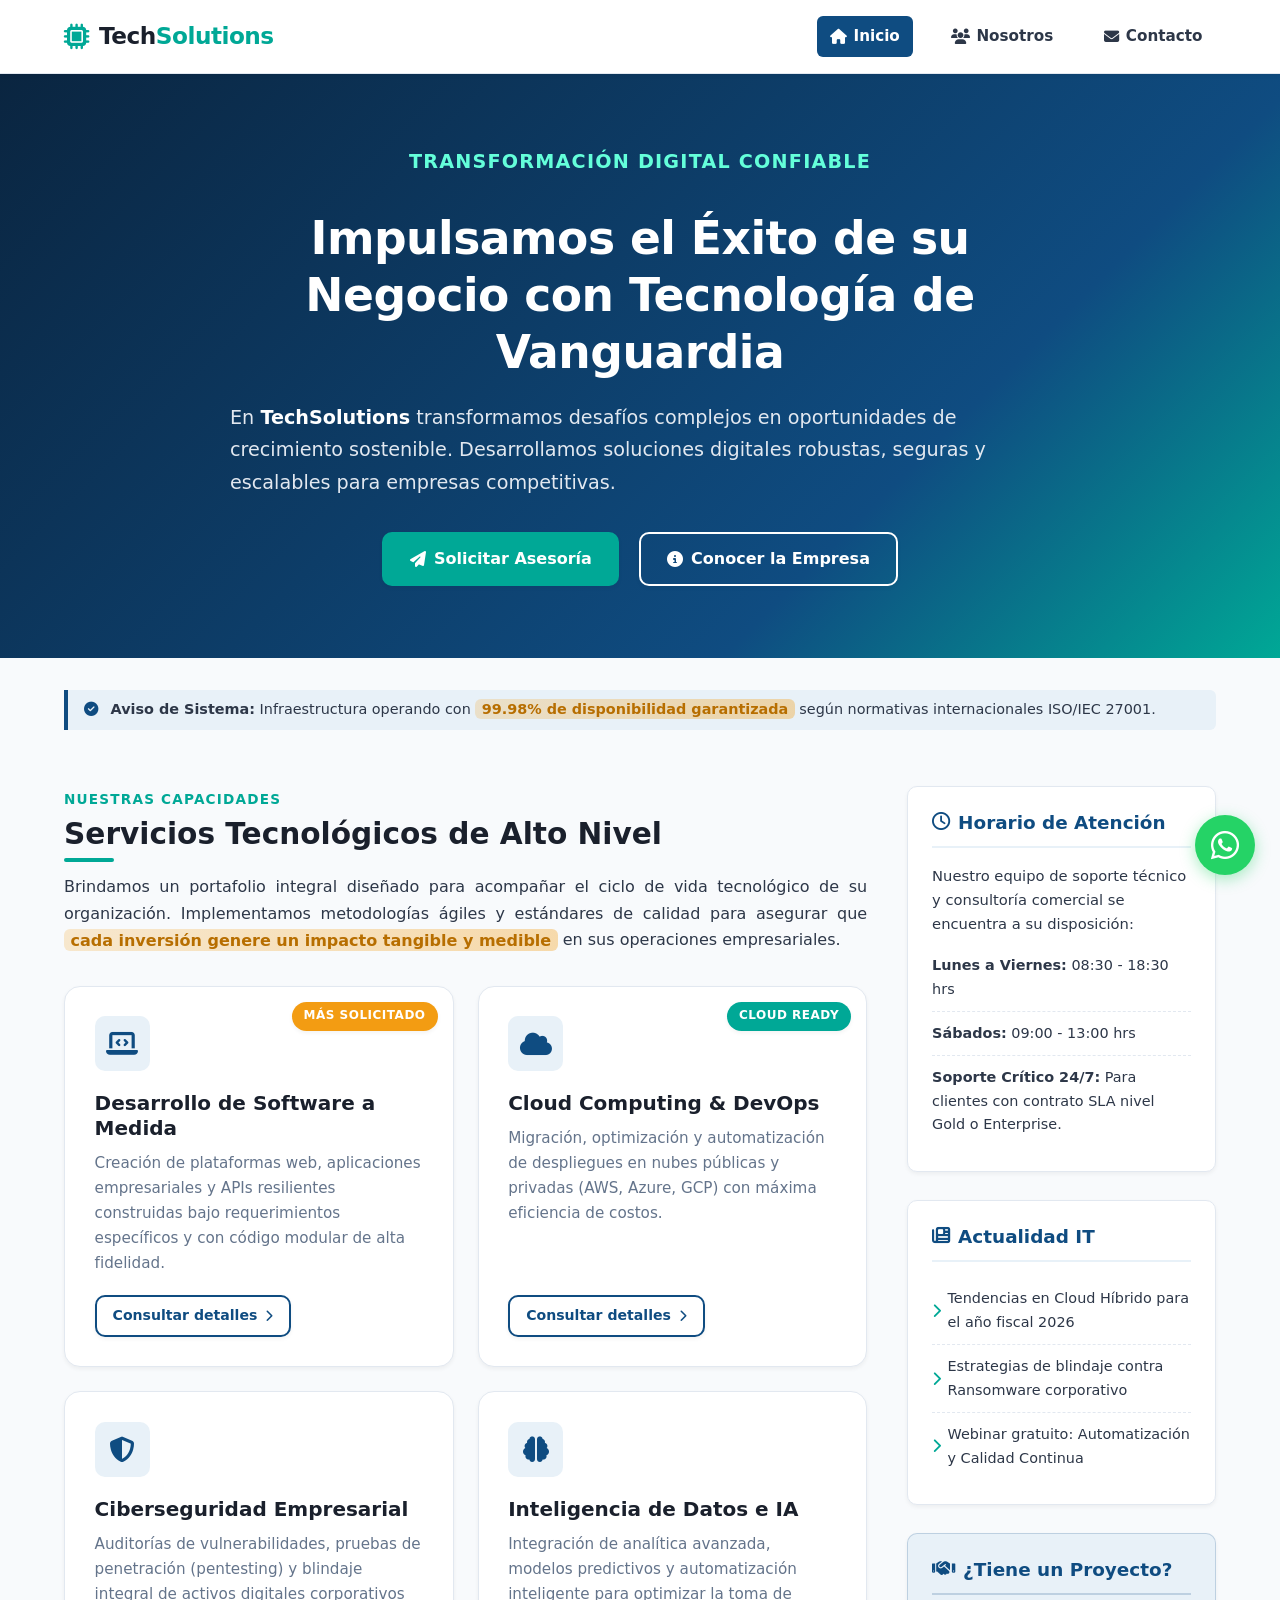
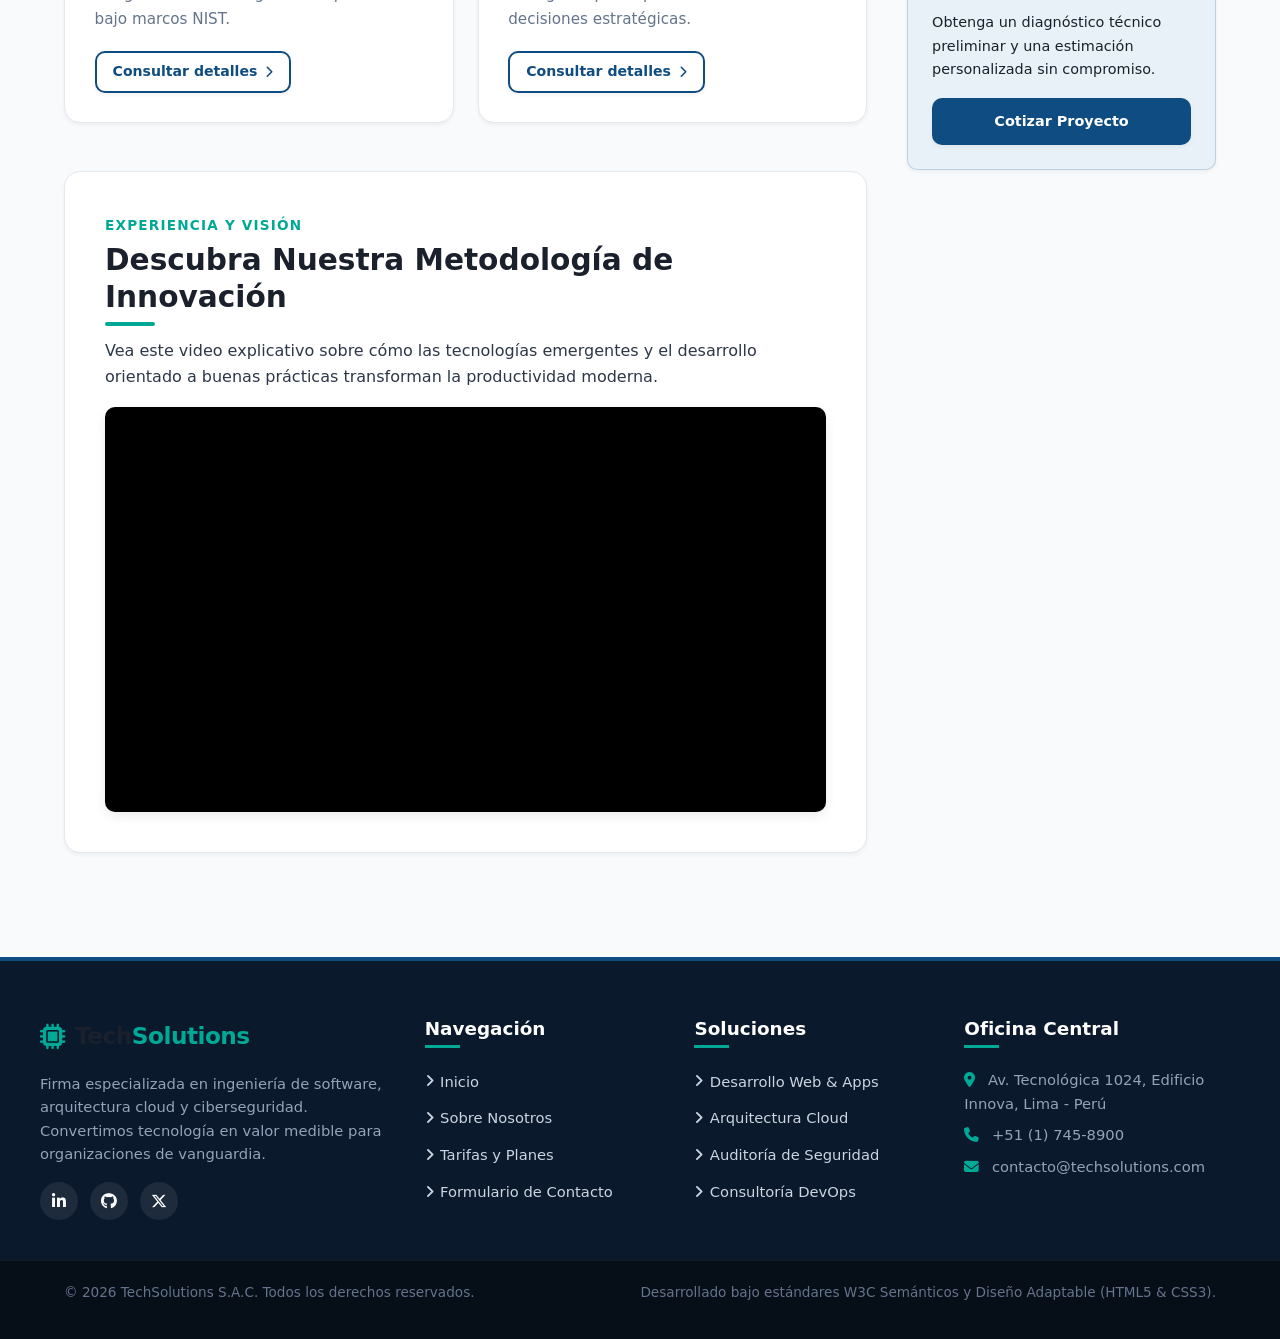
==== proyecto-web/index.html @ f9ad928d "Initial commit: Proyecto Web TechSolutions - Examen Final" ====
<!DOCTYPE html>
<html lang="es">
<head>
  <!-- Metadatos Básicos y de Codificación (T02) -->
  <meta charset="UTF-8">
  <meta name="viewport" content="width=device-width, initial-scale=1.0">
  <meta name="description" content="TechSolutions - Líderes en desarrollo de software a medida, computación en la nube, ciberseguridad y consultoría tecnológica empresarial.">
  <meta name="keywords" content="TechSolutions, software a medida, cloud computing, ciberseguridad, consultoría IT, desarrollo web">
  <meta name="author" content="TechSolutions Inc.">
  
  <title>TechSolutions | Innovación y Soluciones Tecnológicas</title>

  <!-- Biblioteca de Íconos Font Awesome (T04) -->
  <link rel="stylesheet" href="https://cdnjs.cloudflare.com/ajax/libs/font-awesome/6.5.1/css/all.min.css" integrity="sha512-DTOQO9RWCH3ppGqcWaEA1BIZOC6xxalwEsw9c2QQeAIftl+Vegovlnee1c9QX4TctnWMn13TZye+giMm8e2LwA==" crossorigin="anonymous" referrerpolicy="no-referrer">

  <!-- Hoja de Estilos Externa Única (T01 - T10) -->
  <link rel="stylesheet" href="css/style.css">
</head>
<body>

  <!-- ======================================================================
       CABECERA Y MENÚ DE NAVEGACIÓN (T05, T06: STICKY, T07: SEMÁNTICA)
       ====================================================================== -->
  <header class="site-header">
    <div class="container header-container">
      <!-- Logotipo Institucional -->
      <a href="index.html" class="brand-logo" aria-label="Página de inicio de TechSolutions">
        <i class="fa-solid fa-microchip"></i>
        <span>Tech<span style="color: var(--color-secondary);">Solutions</span></span>
      </a>

      <!-- Menú de Navegación Interactivo (T05) -->
      <nav class="main-nav" aria-label="Navegación principal">
        <ul>
          <li>
            <a href="index.html" class="active">
              <i class="fa-solid fa-house"></i> Inicio
            </a>
          </li>
          <li>
            <a href="nosotros.html">
              <i class="fa-solid fa-users"></i> Nosotros
            </a>
          </li>
          <li>
            <a href="contacto.html">
              <i class="fa-solid fa-envelope"></i> Contacto
            </a>
          </li>
        </ul>
      </nav>
    </div>
  </header>

  <!-- ======================================================================
       BANNER PRINCIPAL / HERO SECTION (T01, T03, T06)
       ====================================================================== -->
  <section class="hero-section">
    <div class="container">
      <div class="hero-content">
        <p class="section-tag" style="color: #64ffda;">Transformación Digital Confiable</p>
        <h1>Impulsamos el Éxito de su Negocio con Tecnología de Vanguardia</h1>
        <p>
          En <strong style="color: #ffffff;">TechSolutions</strong> transformamos desafíos complejos en oportunidades de crecimiento sostenible. Desarrollamos soluciones digitales robustas, seguras y escalables para empresas competitivas.
        </p>
        <div class="hero-actions">
          <a href="contacto.html" class="btn btn-secondary">
            <i class="fa-solid fa-paper-plane"></i> Solicitar Asesoría
          </a>
          <a href="nosotros.html" class="btn btn-outline" style="border-color: #ffffff; color: #ffffff;">
            <i class="fa-solid fa-circle-info"></i> Conocer la Empresa
          </a>
        </div>
      </div>
    </div>
  </section>

  <!-- ======================================================================
       CONTENIDO PRINCIPAL (T07: MAIN, SECTION, ARTICLE, ASIDE)
       ====================================================================== -->
  <main class="container">
    
    <!-- Demostración explícita de posicionamiento estático (T06) -->
    <div class="pos-static-demo" style="margin-top: 2rem;">
      <i class="fa-solid fa-circle-check" style="color: var(--color-primary); margin-right: 0.5rem;"></i>
      <strong>Aviso de Sistema:</strong> Infraestructura operando con <span class="destacado">99.98% de disponibilidad garantizada</span> según normativas internacionales ISO/IEC 27001.
    </div>

    <div class="main-layout-grid">
      
      <!-- Columna Principal: Información y Servicios -->
      <div class="content-area">
        
        <!-- Presentación Corporativa -->
        <section class="section-header">
          <span class="section-tag">Nuestras Capacidades</span>
          <h2 class="section-title">Servicios Tecnológicos de Alto Nivel</h2>
          <p class="text-justify">
            Brindamos un portafolio integral diseñado para acompañar el ciclo de vida tecnológico de su organización. Implementamos metodologías ágiles y estándares de calidad para asegurar que <span class="destacado">cada inversión genere un impacto tangible y medible</span> en sus operaciones empresariales.
          </p>
        </section>

        <!-- Cuadrícula de Servicios (Articles con CSS Grid, Border, Shadow, Absolute Badge) -->
        <section class="services-grid" aria-label="Catálogo de servicios principales">
          
          <!-- Servicio 1 -->
          <article class="service-card">
            <!-- Posicionamiento ABSOLUTE (T06) -->
            <span class="badge-absolute">Más Solicitado</span>
            <div class="service-icon">
              <i class="fa-solid fa-laptop-code"></i>
            </div>
            <h3>Desarrollo de Software a Medida</h3>
            <p>
              Creación de plataformas web, aplicaciones empresariales y APIs resilientes construidas bajo requerimientos específicos y con código modular de alta fidelidad.
            </p>
            <a href="contacto.html" class="btn btn-outline" style="align-self: flex-start; padding: 0.45rem 1rem; font-size: 0.88rem;">
              Consultar detalles <i class="fa-solid fa-chevron-right" style="font-size: 0.75rem;"></i>
            </a>
          </article>

          <!-- Servicio 2 -->
          <article class="service-card">
            <span class="badge-absolute" style="background-color: var(--color-secondary);">Cloud Ready</span>
            <div class="service-icon">
              <i class="fa-solid fa-cloud"></i>
            </div>
            <h3>Cloud Computing &amp; DevOps</h3>
            <p>
              Migración, optimización y automatización de despliegues en nubes públicas y privadas (AWS, Azure, GCP) con máxima eficiencia de costos.
            </p>
            <a href="contacto.html" class="btn btn-outline" style="align-self: flex-start; padding: 0.45rem 1rem; font-size: 0.88rem;">
              Consultar detalles <i class="fa-solid fa-chevron-right" style="font-size: 0.75rem;"></i>
            </a>
          </article>

          <!-- Servicio 3 -->
          <article class="service-card">
            <div class="service-icon">
              <i class="fa-solid fa-shield-halved"></i>
            </div>
            <h3>Ciberseguridad Empresarial</h3>
            <p>
              Auditorías de vulnerabilidades, pruebas de penetración (pentesting) y blindaje integral de activos digitales corporativos bajo marcos NIST.
            </p>
            <a href="contacto.html" class="btn btn-outline" style="align-self: flex-start; padding: 0.45rem 1rem; font-size: 0.88rem;">
              Consultar detalles <i class="fa-solid fa-chevron-right" style="font-size: 0.75rem;"></i>
            </a>
          </article>

          <!-- Servicio 4 -->
          <article class="service-card">
            <div class="service-icon">
              <i class="fa-solid fa-brain"></i>
            </div>
            <h3>Inteligencia de Datos e IA</h3>
            <p>
              Integración de analítica avanzada, modelos predictivos y automatización inteligente para optimizar la toma de decisiones estratégicas.
            </p>
            <a href="contacto.html" class="btn btn-outline" style="align-self: flex-start; padding: 0.45rem 1rem; font-size: 0.88rem;">
              Consultar detalles <i class="fa-solid fa-chevron-right" style="font-size: 0.75rem;"></i>
            </a>
          </article>

        </section>

        <!-- ==================================================================
             SECCIÓN MULTIMEDIA: VIDEO DE YOUTUBE (T07, T08: IFRAME)
             ================================================================== -->
        <section class="media-section" aria-label="Presentación audiovisual corporativa">
          <span class="section-tag">Experiencia y Visión</span>
          <h2 class="section-title">Descubra Nuestra Metodología de Innovación</h2>
          <p>
            Vea este video explicativo sobre cómo las tecnologías emergentes y el desarrollo orientado a buenas prácticas transforman la productividad moderna.
          </p>
          <div class="video-responsive-wrapper">
            <iframe 
              src="https://www.youtube.com/embed/jfKfPfyJRdk" 
              title="Video Institucional TechSolutions - Innovación y Desarrollo"
              allow="accelerometer; autoplay; clipboard-write; encrypted-media; gyroscope; picture-in-picture; web-share" 
              allowfullscreen>
            </iframe>
          </div>
        </section>

      </div>

      <!-- ==================================================================
           BARRA LATERAL INFORMATIVA (<aside>) - T06: STICKY, T07: SEMÁNTICA
           ================================================================== -->
      <aside class="sidebar sticky-sidebar" aria-label="Información complementaria y novedades">
        
        <!-- Widget 1: Horario de Atención -->
        <div class="sidebar-widget">
          <h3><i class="fa-regular fa-clock"></i> Horario de Atención</h3>
          <p style="font-size: 0.92rem; margin-bottom: 0.5rem;">
            Nuestro equipo de soporte técnico y consultoría comercial se encuentra a su disposición:
          </p>
          <ul class="sidebar-news-list">
            <li><strong>Lunes a Viernes:</strong> 08:30 - 18:30 hrs</li>
            <li><strong>Sábados:</strong> 09:00 - 13:00 hrs</li>
            <li><strong>Soporte Crítico 24/7:</strong> Para clientes con contrato SLA nivel Gold o Enterprise.</li>
          </ul>
        </div>

        <!-- Widget 2: Boletín de Innovación y Noticias -->
        <div class="sidebar-widget">
          <h3><i class="fa-solid fa-newspaper"></i> Actualidad IT</h3>
          <ul class="sidebar-news-list">
            <li>
              <a href="nosotros.html">
                <i class="fa-solid fa-chevron-right" style="color: var(--color-secondary);"></i>
                <span>Tendencias en Cloud Híbrido para el año fiscal 2026</span>
              </a>
            </li>
            <li>
              <a href="nosotros.html">
                <i class="fa-solid fa-chevron-right" style="color: var(--color-secondary);"></i>
                <span>Estrategias de blindaje contra Ransomware corporativo</span>
              </a>
            </li>
            <li>
              <a href="contacto.html">
                <i class="fa-solid fa-chevron-right" style="color: var(--color-secondary);"></i>
                <span>Webinar gratuito: Automatización y Calidad Continua</span>
              </a>
            </li>
          </ul>
        </div>

        <!-- Widget 3: Llamado a la Acción Directo -->
        <div class="sidebar-widget" style="background-color: var(--color-primary-light); border-color: rgba(15, 76, 129, 0.2);">
          <h3 style="color: var(--color-primary); border-bottom-color: rgba(15, 76, 129, 0.2);">
            <i class="fa-solid fa-handshake"></i> ¿Tiene un Proyecto?
          </h3>
          <p style="font-size: 0.9rem; color: var(--color-heading);">
            Obtenga un diagnóstico técnico preliminar y una estimación personalizada sin compromiso.
          </p>
          <a href="contacto.html" class="btn btn-primary" style="width: 100%; font-size: 0.9rem; padding: 0.6rem 1rem;">
            Cotizar Proyecto
          </a>
        </div>

      </aside>

    </div>
  </main>

  <!-- ======================================================================
       BOTÓN FLOTANTE DE WHATSAPP (T06: POSITION FIXED)
       ====================================================================== -->
  <a 
    href="https://wa.me/51999999999?text=Hola%20TechSolutions,%20deseo%20recibir%20información%20sobre%20sus%20servicios" 
    class="whatsapp-float" 
    target="_blank" 
    rel="noopener noreferrer" 
    title="Chatear por WhatsApp con un especialista" 
    aria-label="Contactar por WhatsApp">
    <i class="fa-brands fa-whatsapp"></i>
  </a>

  <!-- ======================================================================
       PIE DE PÁGINA INSTITUCIONAL (T07: FOOTER, T05: ENLACES)
       ====================================================================== -->
  <footer class="site-footer">
    <div class="container footer-top">
      <div class="footer-grid">
        
        <!-- Columna 1: Perfil Corporativo -->
        <div class="footer-col">
          <div class="brand-logo" style="color: #ffffff; margin-bottom: 1rem;">
            <i class="fa-solid fa-microchip" style="color: var(--color-secondary);"></i>
            <span>Tech<span style="color: var(--color-secondary);">Solutions</span></span>
          </div>
          <p>
            Firma especializada en ingeniería de software, arquitectura cloud y ciberseguridad. Convertimos tecnología en valor medible para organizaciones de vanguardia.
          </p>
          <div class="footer-social-links">
            <a href="https://linkedin.com" target="_blank" rel="noopener noreferrer" class="social-icon" aria-label="LinkedIn">
              <i class="fa-brands fa-linkedin-in"></i>
            </a>
            <a href="https://github.com" target="_blank" rel="noopener noreferrer" class="social-icon" aria-label="GitHub">
              <i class="fa-brands fa-github"></i>
            </a>
            <a href="https://twitter.com" target="_blank" rel="noopener noreferrer" class="social-icon" aria-label="Twitter X">
              <i class="fa-brands fa-x-twitter"></i>
            </a>
          </div>
        </div>

        <!-- Columna 2: Navegación Rápida -->
        <div class="footer-col">
          <h3>Navegación</h3>
          <ul class="footer-links">
            <li><a href="index.html"><i class="fa-solid fa-angle-right"></i> Inicio</a></li>
            <li><a href="nosotros.html"><i class="fa-solid fa-angle-right"></i> Sobre Nosotros</a></li>
            <li><a href="contacto.html"><i class="fa-solid fa-angle-right"></i> Tarifas y Planes</a></li>
            <li><a href="contacto.html"><i class="fa-solid fa-angle-right"></i> Formulario de Contacto</a></li>
          </ul>
        </div>

        <!-- Columna 3: Servicios Destacados -->
        <div class="footer-col">
          <h3>Soluciones</h3>
          <ul class="footer-links">
            <li><a href="index.html"><i class="fa-solid fa-angle-right"></i> Desarrollo Web &amp; Apps</a></li>
            <li><a href="index.html"><i class="fa-solid fa-angle-right"></i> Arquitectura Cloud</a></li>
            <li><a href="index.html"><i class="fa-solid fa-angle-right"></i> Auditoría de Seguridad</a></li>
            <li><a href="index.html"><i class="fa-solid fa-angle-right"></i> Consultoría DevOps</a></li>
          </ul>
        </div>

        <!-- Columna 4: Contacto Institucional -->
        <div class="footer-col">
          <h3>Oficina Central</h3>
          <p style="margin-bottom: 0.5rem;">
            <i class="fa-solid fa-location-dot" style="color: var(--color-secondary); margin-right: 0.5rem;"></i>
            Av. Tecnológica 1024, Edificio Innova, Lima - Perú
          </p>
          <p style="margin-bottom: 0.5rem;">
            <i class="fa-solid fa-phone" style="color: var(--color-secondary); margin-right: 0.5rem;"></i>
            +51 (1) 745-8900
          </p>
          <p>
            <i class="fa-solid fa-envelope" style="color: var(--color-secondary); margin-right: 0.5rem;"></i>
            contacto@techsolutions.com
          </p>
        </div>

      </div>
    </div>

    <!-- Subpie de Copyright -->
    <div class="footer-bottom">
      <div class="container footer-bottom-content">
        <p>&copy; 2026 TechSolutions S.A.C. Todos los derechos reservados.</p>
        <p>Desarrollado bajo estándares W3C Semánticos y Diseño Adaptable (HTML5 &amp; CSS3).</p>
      </div>
    </div>
  </footer>

</body>
</html>
---- proyecto-web/css/style.css ----
/* ==========================================================================
   TechSolutions - Hoja de Estilos Principal (style.css)
   Cumplimiento de Temas T01 al T10:
   - T01 & T10: Reseteo global, variables CSS (:root), CSS Grid, Flexbox y Media Queries.
   - T02 & T03: Tipografía, jerarquía visual, line-height, text-align y resaltados.
   - T04: Bordes, border-radius, box-shadow e integración de íconos.
   - T05: Menús interactivos, hipervínculos y listas estilizadas.
   - T06: Los 5 tipos de posicionamiento (static, relative, absolute, fixed, sticky),
     transiciones, transform (scale, translate), opacidad y filter: grayscale().
   - T07 & T08: Semántica, contenedores iframe, maquetación de formularios y tablas.
   ========================================================================== */

/* --------------------------------------------------------------------------
   T01 & T10: VARIABLES CSS (:root) Y RESETEO GLOBAL
   -------------------------------------------------------------------------- */
:root {
  /* Paleta de colores corporativos */
  --color-primary: #0f4c81;        /* Azul corporativo clásico */
  --color-primary-dark: #0a3258;   /* Azul oscuro para estados hover y contrastes */
  --color-primary-light: #e8f1f8;  /* Azul tenue para fondos suaves */
  --color-secondary: #00a896;      /* Turquesa tecnológico / acento secundario */
  --color-secondary-dark: #028072; /* Turquesa oscuro */
  --color-accent: #f39c12;         /* Naranja para llamadas a la acción y avisos */
  --color-whatsapp: #25d366;       /* Color oficial de WhatsApp */
  --color-whatsapp-dark: #128c7e;

  /* Colores neutros y de interfaz */
  --color-bg: #f8fafc;             /* Fondo general de la página */
  --color-surface: #ffffff;        /* Fondo de tarjetas, tablas y contenedores */
  --color-text: #2d3748;           /* Color principal para párrafos y lecturas */
  --color-text-muted: #64748b;     /* Texto secundario y etiquetas auxiliares */
  --color-heading: #1a202c;        /* Color oscuro para encabezados */
  --color-border: #e2e8f0;         /* Bordes de tarjetas y tablas */
  --color-border-focus: #0f4c81;   /* Borde para inputs en foco */

  /* Tipografías y medidas */
  --font-family: 'Segoe UI', system-ui, -apple-system, BlinkMacSystemFont, Roboto, sans-serif;
  --line-height-base: 1.65;
  --radius-sm: 6px;
  --radius-md: 10px;
  --radius-lg: 16px;
  --radius-full: 9999px;

  /* Sombras predefinidas */
  --shadow-sm: 0 2px 4px rgba(0, 0, 0, 0.05);
  --shadow-md: 0 4px 12px rgba(0, 0, 0, 0.08);
  --shadow-lg: 0 10px 25px rgba(15, 76, 129, 0.12);
  --shadow-xl: 0 20px 35px rgba(0, 0, 0, 0.15);

  /* Transiciones */
  --transition-fast: 0.2s ease-in-out;
  --transition-normal: 0.3s ease-in-out;
  --transition-slow: 0.5s ease-in-out;
}

/* Reseteo global de caja y márgenes */
*,
*::before,
*::after {
  box-sizing: border-box;
  margin: 0;
  padding: 0;
}

html {
  scroll-behavior: smooth;
  font-size: 16px;
}

body {
  font-family: var(--font-family);
  background-color: var(--color-bg);
  color: var(--color-text);
  line-height: var(--line-height-base);
  min-height: 100vh;
  display: flex;
  flex-direction: column;
}

/* Contenedor centralizado para mantener el orden */
.container {
  width: 100%;
  max-width: 1200px;
  margin-left: auto;
  margin-right: auto;
  padding-left: 1.5rem;
  padding-right: 1.5rem;
}

/* --------------------------------------------------------------------------
   T03: TIPOGRAFÍA, ENCABEZADOS Y TEXTOS RESALTADOS
   -------------------------------------------------------------------------- */
h1, h2, h3, h4 {
  color: var(--color-heading);
  font-weight: 700;
  line-height: 1.25;
  margin-bottom: 0.75rem;
}

h1 { font-size: 2.25rem; }
h2 { font-size: 1.85rem; }
h3 { font-size: 1.4rem; }
h4 { font-size: 1.15rem; }

p {
  margin-bottom: 1rem;
  text-align: left;
  line-height: var(--line-height-base);
}

.text-justify {
  text-align: justify;
}

.text-center {
  text-align: center;
}

/* Resaltado requerido por rúbrica: <span class="destacado"> */
.destacado {
  background: linear-gradient(120deg, rgba(243, 156, 18, 0.2) 0%, rgba(243, 156, 18, 0.35) 100%);
  padding: 0.1rem 0.4rem;
  border-radius: var(--radius-sm);
  font-weight: 600;
  color: #b76e00;
}

a {
  color: var(--color-primary);
  text-decoration: none;
  transition: color var(--transition-fast);
}

a:hover {
  color: var(--color-secondary);
}

img {
  max-width: 100%;
  height: auto;
  display: block;
}

/* --------------------------------------------------------------------------
   T06: DEMOSTRACIÓN DE LOS 5 TIPOS DE POSICIONAMIENTO CSS
   1. static: Flujo natural del documento (declarado explícitamente).
   2. relative: Contenedores con referencia de posicionamiento.
   3. absolute: Insignias, etiquetas y adornos anclados a ancestros relativos.
   4. fixed: Botón flotante permanente en la ventana (WhatsApp).
   5. sticky: Cabecera principal y barra lateral que se fija al hacer scroll.
   -------------------------------------------------------------------------- */

/* 1. Posicionamiento STATIC (T06) */
.pos-static-demo {
  position: static;
  background-color: var(--color-primary-light);
  padding: 0.5rem 1rem;
  border-left: 4px solid var(--color-primary);
  font-size: 0.9rem;
  margin-bottom: 1.5rem;
  border-radius: 0 var(--radius-sm) var(--radius-sm) 0;
}

/* 2. Posicionamiento RELATIVE (T06) */
.pos-relative-box {
  position: relative;
  overflow: hidden;
}

/* 3. Posicionamiento ABSOLUTE (T06) */
.badge-absolute {
  position: absolute;
  top: 15px;
  right: 15px;
  background-color: var(--color-accent);
  color: #ffffff;
  padding: 0.3rem 0.75rem;
  border-radius: var(--radius-full);
  font-size: 0.75rem;
  font-weight: 700;
  text-transform: uppercase;
  letter-spacing: 0.5px;
  box-shadow: var(--shadow-sm);
  z-index: 2;
}

/* 4. Posicionamiento FIXED (T06): Botón Flotante WhatsApp */
.whatsapp-float {
  position: fixed;
  bottom: 25px;
  right: 25px;
  width: 60px;
  height: 60px;
  background-color: var(--color-whatsapp);
  color: #ffffff;
  border-radius: 50%;
  display: flex;
  align-items: center;
  justify-content: center;
  font-size: 2rem;
  box-shadow: 0 4px 15px rgba(37, 211, 102, 0.4);
  z-index: 1000;
  transition: transform var(--transition-normal), background-color var(--transition-fast), box-shadow var(--transition-normal);
  text-decoration: none;
}

.whatsapp-float:hover {
  background-color: var(--color-whatsapp-dark);
  color: #ffffff;
  /* Transformaciones combinadas scale y translate */
  transform: translateY(-4px) scale(1.08);
  box-shadow: 0 8px 25px rgba(37, 211, 102, 0.6);
}

.whatsapp-float:focus {
  outline: 3px solid #1ebe5d;
  outline-offset: 3px;
}

/* 5. Posicionamiento STICKY (T06): Cabecera y Barra Lateral */
.site-header {
  position: sticky;
  top: 0;
  z-index: 900;
  background-color: #ffffff;
  box-shadow: var(--shadow-sm);
  border-bottom: 1px solid var(--color-border);
  transition: all var(--transition-normal);
}

.sticky-sidebar {
  position: sticky;
  top: 90px;
}

/* --------------------------------------------------------------------------
   CABECERA (<header>) Y NAVEGACIÓN (<nav>) - T05 & T07
   -------------------------------------------------------------------------- */
.header-container {
  display: flex;
  align-items: center;
  justify-content: space-between;
  padding-top: 1rem;
  padding-bottom: 1rem;
}

.brand-logo {
  display: flex;
  align-items: center;
  gap: 0.6rem;
  color: var(--color-primary);
  font-size: 1.45rem;
  font-weight: 800;
  text-decoration: none;
  letter-spacing: -0.5px;
}

.brand-logo i {
  color: var(--color-secondary);
  font-size: 1.6rem;
}

.brand-logo span {
  color: var(--color-heading);
}

.main-nav ul {
  display: flex;
  list-style: none;
  gap: 1.5rem;
  align-items: center;
}

.main-nav a {
  display: inline-flex;
  align-items: center;
  gap: 0.4rem;
  font-weight: 600;
  font-size: 0.95rem;
  color: var(--color-text);
  padding: 0.5rem 0.85rem;
  border-radius: var(--radius-sm);
  transition: color var(--transition-fast), background-color var(--transition-fast), transform var(--transition-fast);
}

.main-nav a:hover {
  color: var(--color-primary);
  background-color: var(--color-primary-light);
  transform: translateY(-2px);
}

.main-nav a:focus {
  outline: 2px solid var(--color-primary);
  outline-offset: 2px;
}

/* Clase de enlace activo */
.main-nav a.active {
  color: #ffffff;
  background-color: var(--color-primary);
}

.main-nav a.active:hover {
  color: #ffffff;
  background-color: var(--color-primary-dark);
}

/* --------------------------------------------------------------------------
   T04 & T06: BOTONES Y ELEMENTOS DE ACCIÓN
   -------------------------------------------------------------------------- */
.btn {
  display: inline-flex;
  align-items: center;
  justify-content: center;
  gap: 0.5rem;
  padding: 0.75rem 1.6rem;
  font-size: 1rem;
  font-weight: 600;
  border-radius: var(--radius-md);
  border: 2px solid transparent;
  cursor: pointer;
  text-decoration: none;
  transition: all var(--transition-normal);
  box-shadow: var(--shadow-sm);
}

.btn-primary {
  background-color: var(--color-primary);
  color: #ffffff;
}

.btn-primary:hover {
  background-color: var(--color-primary-dark);
  color: #ffffff;
  transform: translateY(-3px) scale(1.02);
  box-shadow: var(--shadow-md);
}

.btn-primary:focus {
  outline: 3px solid rgba(15, 76, 129, 0.4);
  outline-offset: 2px;
}

.btn-secondary {
  background-color: var(--color-secondary);
  color: #ffffff;
}

.btn-secondary:hover {
  background-color: var(--color-secondary-dark);
  color: #ffffff;
  transform: translateY(-3px) scale(1.02);
  box-shadow: var(--shadow-md);
}

.btn-outline {
  background-color: transparent;
  border-color: var(--color-primary);
  color: var(--color-primary);
}

.btn-outline:hover {
  background-color: var(--color-primary);
  color: #ffffff;
  transform: translateY(-2px);
}

/* --------------------------------------------------------------------------
   PÁGINA PRINCIPAL (index.html) - ESTRUCTURA Y COMPONENTES
   -------------------------------------------------------------------------- */
/* Banner Principal (Hero Section) */
.hero-section {
  position: relative;
  background: linear-gradient(135deg, #0a2540 0%, #0f4c81 70%, #00a896 100%);
  color: #ffffff;
  padding: 4.5rem 0;
  text-align: center;
  overflow: hidden;
}

.hero-content {
  max-width: 820px;
  margin: 0 auto;
}

.hero-section h1 {
  color: #ffffff;
  font-size: 2.85rem;
  margin-bottom: 1.25rem;
  letter-spacing: -0.5px;
}

.hero-section p {
  font-size: 1.2rem;
  color: #e2e8f0;
  margin-bottom: 2rem;
  line-height: 1.7;
}

.hero-actions {
  display: flex;
  justify-content: center;
  gap: 1.25rem;
  flex-wrap: wrap;
}

/* Disposición general en Grid con barra lateral (<aside>) */
.main-layout-grid {
  display: grid;
  grid-template-columns: 2.6fr 1fr;
  gap: 2.5rem;
  margin: 3.5rem 0;
  align-items: start;
}

.section-header {
  margin-bottom: 2rem;
}

.section-tag {
  display: inline-block;
  color: var(--color-secondary);
  font-size: 0.85rem;
  font-weight: 700;
  text-transform: uppercase;
  letter-spacing: 1.2px;
  margin-bottom: 0.35rem;
}

.section-title {
  position: relative;
  padding-bottom: 0.6rem;
}

.section-title::after {
  content: '';
  position: absolute;
  bottom: 0;
  left: 0;
  width: 50px;
  height: 4px;
  background-color: var(--color-secondary);
  border-radius: var(--radius-full);
}

.section-title.text-center::after {
  left: 50%;
  transform: translateX(-50%);
}

/* Cuadrícula de Servicios (CSS Grid) */
.services-grid {
  display: grid;
  grid-template-columns: repeat(2, 1fr);
  gap: 1.5rem;
  margin-top: 1.5rem;
}

/* Tarjetas de Servicios (<article>) con bordes, sombras y transformaciones */
.service-card {
  position: relative; /* Para posición del badge */
  background-color: var(--color-surface);
  border: 1px solid var(--color-border);
  border-radius: var(--radius-lg);
  padding: 1.85rem;
  box-shadow: var(--shadow-sm);
  transition: transform var(--transition-normal), box-shadow var(--transition-normal), border-color var(--transition-normal);
  display: flex;
  flex-direction: column;
}

.service-card:hover {
  transform: translateY(-6px) scale(1.01);
  box-shadow: var(--shadow-lg);
  border-color: rgba(15, 76, 129, 0.3);
}

.service-icon {
  width: 55px;
  height: 55px;
  background-color: var(--color-primary-light);
  color: var(--color-primary);
  display: flex;
  align-items: center;
  justify-content: center;
  border-radius: var(--radius-md);
  font-size: 1.6rem;
  margin-bottom: 1.25rem;
  transition: background-color var(--transition-fast), color var(--transition-fast);
}

.service-card:hover .service-icon {
  background-color: var(--color-primary);
  color: #ffffff;
}

.service-card h3 {
  font-size: 1.25rem;
  margin-bottom: 0.6rem;
}

.service-card p {
  color: var(--color-text-muted);
  font-size: 0.95rem;
  margin-bottom: 1.2rem;
  flex-grow: 1;
}

/* Barra Lateral (<aside>) */
.sidebar {
  display: flex;
  flex-direction: column;
  gap: 1.75rem;
}

.sidebar-widget {
  background-color: var(--color-surface);
  border: 1px solid var(--color-border);
  border-radius: var(--radius-md);
  padding: 1.5rem;
  box-shadow: var(--shadow-sm);
}

.sidebar-widget h3 {
  font-size: 1.15rem;
  display: flex;
  align-items: center;
  gap: 0.5rem;
  border-bottom: 2px solid var(--color-primary-light);
  padding-bottom: 0.75rem;
  margin-bottom: 1rem;
  color: var(--color-primary);
}

.sidebar-news-list {
  list-style: none;
}

.sidebar-news-list li {
  padding: 0.6rem 0;
  border-bottom: 1px dashed var(--color-border);
  font-size: 0.9rem;
}

.sidebar-news-list li:last-child {
  border-bottom: none;
}

.sidebar-news-list a {
  display: flex;
  align-items: center;
  gap: 0.4rem;
  color: var(--color-text);
  font-weight: 500;
}

.sidebar-news-list a:hover {
  color: var(--color-primary);
  transform: translateX(4px);
}

/* Sección Multimedia: Contenedor Adaptable para Iframe de YouTube (T07 & T08) */
.media-section {
  background-color: var(--color-surface);
  border-radius: var(--radius-lg);
  padding: 2.5rem;
  margin: 3rem 0;
  border: 1px solid var(--color-border);
  box-shadow: var(--shadow-sm);
}

.video-responsive-wrapper {
  position: relative;
  width: 100%;
  padding-bottom: 56.25%; /* Relación de aspecto 16:9 */
  height: 0;
  overflow: hidden;
  border-radius: var(--radius-md);
  box-shadow: var(--shadow-md);
  background-color: #000000;
}

.video-responsive-wrapper iframe {
  position: absolute;
  top: 0;
  left: 0;
  width: 100%;
  height: 100%;
  border: 0;
}

/* --------------------------------------------------------------------------
   PÁGINA INSTITUCIONAL (nosotros.html) - HISTORIA, VALORES, PROCESO
   -------------------------------------------------------------------------- */
.about-hero {
  background-color: #ffffff;
  padding: 3rem 0 2rem;
  border-bottom: 1px solid var(--color-border);
}

.about-intro-grid {
  display: grid;
  grid-template-columns: 1.2fr 1fr;
  gap: 3rem;
  align-items: center;
  margin: 3rem 0;
}

/* Imagen institucional con efecto de filtro grayscale (T06) */
.image-wrapper {
  position: relative;
  overflow: hidden;
  border-radius: var(--radius-lg);
  box-shadow: var(--shadow-lg);
  border: 4px solid #ffffff;
}

.img-institucional {
  width: 100%;
  height: 380px;
  object-fit: cover;
  /* Filtro de escala de grises con transición hacia color completo en hover */
  filter: grayscale(85%);
  transition: filter var(--transition-slow), transform var(--transition-slow);
}

.image-wrapper:hover .img-institucional {
  filter: grayscale(0%);
  transform: scale(1.04);
}

.image-caption {
  position: absolute;
  bottom: 0;
  left: 0;
  right: 0;
  background: linear-gradient(to top, rgba(10, 37, 64, 0.9), transparent);
  color: #ffffff;
  padding: 1.5rem 1rem 0.75rem;
  font-size: 0.85rem;
  text-align: center;
}

/* Sección Misión y Visión (Flexbox / Grid) */
.mission-vision-grid {
  display: grid;
  grid-template-columns: repeat(2, 1fr);
  gap: 2rem;
  margin: 3rem 0;
}

.mv-card {
  background-color: var(--color-surface);
  padding: 2.2rem;
  border-radius: var(--radius-md);
  border-left: 5px solid var(--color-secondary);
  box-shadow: var(--shadow-sm);
  transition: transform var(--transition-normal), box-shadow var(--transition-normal);
}

.mv-card:hover {
  transform: translateY(-4px);
  box-shadow: var(--shadow-md);
}

.mv-card h3 {
  display: flex;
  align-items: center;
  gap: 0.6rem;
  color: var(--color-primary);
  margin-bottom: 1rem;
}

/* Listas ordenadas y desordenadas (T05) */
.values-list {
  list-style: none; /* Personalización con íconos */
  display: grid;
  grid-template-columns: repeat(2, 1fr);
  gap: 1.25rem;
  margin-top: 1.5rem;
}

.values-list li {
  background-color: var(--color-surface);
  padding: 1.25rem;
  border-radius: var(--radius-md);
  border: 1px solid var(--color-border);
  box-shadow: var(--shadow-sm);
  display: flex;
  align-items: flex-start;
  gap: 0.85rem;
  transition: transform var(--transition-fast), border-color var(--transition-fast);
}

.values-list li:hover {
  transform: translateY(-3px);
  border-color: var(--color-secondary);
}

.values-list li i {
  color: var(--color-secondary);
  font-size: 1.25rem;
  margin-top: 0.2rem;
}

/* Lista ordenada estilizada para proceso de trabajo (<ol>) */
.process-list {
  list-style: none;
  counter-reset: step-counter;
  display: grid;
  grid-template-columns: repeat(auto-fit, minmax(200px, 1fr));
  gap: 1.5rem;
  margin-top: 2rem;
}

.process-step {
  counter-increment: step-counter;
  background-color: var(--color-surface);
  border-radius: var(--radius-md);
  padding: 1.75rem 1.25rem;
  border: 1px solid var(--color-border);
  box-shadow: var(--shadow-sm);
  position: relative;
  text-align: center;
  transition: transform var(--transition-normal), box-shadow var(--transition-normal);
}

.process-step:hover {
  transform: translateY(-5px);
  box-shadow: var(--shadow-md);
}

.step-number {
  width: 45px;
  height: 45px;
  background-color: var(--color-primary);
  color: #ffffff;
  border-radius: 50%;
  display: flex;
  align-items: center;
  justify-content: center;
  font-size: 1.2rem;
  font-weight: 700;
  margin: 0 auto 1rem;
  box-shadow: var(--shadow-sm);
}

.process-step h4 {
  color: var(--color-primary);
  margin-bottom: 0.5rem;
}

.process-step p {
  font-size: 0.88rem;
  color: var(--color-text-muted);
  margin-bottom: 0;
}

/* Ventajas Competitivas */
.advantages-grid {
  display: grid;
  grid-template-columns: repeat(3, 1fr);
  gap: 1.5rem;
  margin-top: 1.5rem;
}

.advantage-item {
  background-color: var(--color-surface);
  padding: 1.5rem;
  border-radius: var(--radius-md);
  border: 1px solid var(--color-border);
  text-align: center;
}

.advantage-item i {
  font-size: 2rem;
  color: var(--color-secondary);
  margin-bottom: 0.75rem;
}

/* --------------------------------------------------------------------------
   PÁGINA DE CONTACTO (contacto.html) - FORMULARIOS, TABLAS Y MAPA (T08)
   -------------------------------------------------------------------------- */
.contact-layout-grid {
  display: grid;
  grid-template-columns: 1fr 1.35fr;
  gap: 2.5rem;
  margin: 3.5rem 0;
}

/* Información de Contacto Directo */
.contact-info-card {
  background-color: var(--color-primary-dark);
  color: #ffffff;
  padding: 2.5rem;
  border-radius: var(--radius-lg);
  box-shadow: var(--shadow-md);
  display: flex;
  flex-direction: column;
  justify-content: space-between;
}

.contact-info-card h2,
.contact-info-card h3 {
  color: #ffffff;
}

.contact-methods {
  list-style: none;
  margin: 2rem 0;
  display: flex;
  flex-direction: column;
  gap: 1.35rem;
}

.contact-method-item {
  display: flex;
  align-items: flex-start;
  gap: 1rem;
}

.contact-method-item i {
  background-color: rgba(255, 255, 255, 0.15);
  width: 42px;
  height: 42px;
  border-radius: 50%;
  display: flex;
  align-items: center;
  justify-content: center;
  font-size: 1.15rem;
  color: var(--color-secondary);
  flex-shrink: 0;
}

.contact-method-item strong {
  display: block;
  font-size: 0.9rem;
  color: #cbd5e1;
}

.contact-method-item span,
.contact-method-item a {
  color: #ffffff;
  font-size: 0.98rem;
}

.contact-method-item a:hover {
  color: var(--color-secondary);
  text-decoration: underline;
}

/* Formulario de Contacto (T04, T06, T08) */
.form-container {
  background-color: var(--color-surface);
  border: 1px solid var(--color-border);
  border-radius: var(--radius-lg);
  padding: 2.5rem;
  box-shadow: var(--shadow-md);
}

.contact-form {
  display: flex;
  flex-direction: column;
  gap: 1.25rem;
}

.form-group {
  display: flex;
  flex-direction: column;
  gap: 0.4rem;
}

.form-group-row {
  display: grid;
  grid-template-columns: 1fr 1fr;
  gap: 1.25rem;
}

.form-group label {
  font-size: 0.9rem;
  font-weight: 600;
  color: var(--color-heading);
  display: flex;
  align-items: center;
  gap: 0.35rem;
}

/* Inputs, Selects y Textarea con :focus y validaciones */
.form-control {
  width: 100%;
  padding: 0.75rem 1rem;
  font-family: inherit;
  font-size: 0.95rem;
  color: var(--color-text);
  background-color: #fcfdfe;
  border: 1.5px solid var(--color-border);
  border-radius: var(--radius-sm);
  transition: border-color var(--transition-fast), box-shadow var(--transition-fast), background-color var(--transition-fast);
}

.form-control:focus {
  outline: none;
  border-color: var(--color-primary);
  background-color: #ffffff;
  box-shadow: 0 0 0 3px rgba(15, 76, 129, 0.15);
}

/* Feedback visual sutil al escribir */
.form-control:valid {
  border-color: #cbd5e1;
}

textarea.form-control {
  resize: vertical;
  min-height: 120px;
}

.checkbox-group {
  display: flex;
  align-items: center;
  gap: 0.6rem;
  font-size: 0.88rem;
  color: var(--color-text-muted);
  cursor: pointer;
}

.checkbox-group input[type="checkbox"] {
  width: 18px;
  height: 18px;
  accent-color: var(--color-primary);
  cursor: pointer;
}

/* Tabla de Tarifas Estructurada (T08) */
.pricing-section {
  margin: 4rem 0;
}

.table-responsive {
  width: 100%;
  overflow-x: auto;
  border-radius: var(--radius-md);
  box-shadow: var(--shadow-sm);
  border: 1px solid var(--color-border);
  background-color: var(--color-surface);
}

.pricing-table {
  width: 100%;
  border-collapse: collapse;
  text-align: left;
  font-size: 0.95rem;
}

.pricing-table thead {
  background-color: var(--color-primary);
  color: #ffffff;
}

.pricing-table th {
  padding: 1.15rem 1.25rem;
  font-weight: 700;
  text-transform: uppercase;
  font-size: 0.85rem;
  letter-spacing: 0.5px;
  border-bottom: 2px solid var(--color-primary-dark);
}

.pricing-table td {
  padding: 1rem 1.25rem;
  border-bottom: 1px solid var(--color-border);
  color: var(--color-text);
  vertical-align: middle;
}

/* Efecto cebra y hover en filas de tabla */
.pricing-table tbody tr:nth-child(even) {
  background-color: #f8fafc;
}

.pricing-table tbody tr:hover {
  background-color: var(--color-primary-light);
  transition: background-color var(--transition-fast);
}

.pricing-tag {
  display: inline-block;
  padding: 0.25rem 0.6rem;
  border-radius: var(--radius-full);
  font-size: 0.78rem;
  font-weight: 700;
  background-color: rgba(0, 168, 150, 0.15);
  color: var(--color-secondary-dark);
}

.pricing-tag.featured {
  background-color: rgba(243, 156, 18, 0.2);
  color: #b76e00;
}

/* Mapa Interactivo Google Maps (T07 & T08) */
.map-section {
  margin: 3.5rem 0 2rem;
}

.map-wrapper {
  width: 100%;
  height: 400px;
  border-radius: var(--radius-lg);
  overflow: hidden;
  box-shadow: var(--shadow-md);
  border: 1px solid var(--color-border);
}

.map-wrapper iframe {
  width: 100%;
  height: 100%;
  border: 0;
}

/* --------------------------------------------------------------------------
   PIE DE PÁGINA (<footer>) - T05 & T07
   -------------------------------------------------------------------------- */
.site-footer {
  background-color: #0b192c;
  color: #cbd5e1;
  margin-top: auto;
  border-top: 4px solid var(--color-primary);
}

.footer-top {
  padding: 3.5rem 0 2.5rem;
}

.footer-grid {
  display: grid;
  grid-template-columns: 1.5fr 1fr 1fr 1.2fr;
  gap: 2.5rem;
}

.footer-col h3 {
  color: #ffffff;
  font-size: 1.15rem;
  margin-bottom: 1.25rem;
  position: relative;
  padding-bottom: 0.5rem;
}

.footer-col h3::after {
  content: '';
  position: absolute;
  bottom: 0;
  left: 0;
  width: 35px;
  height: 3px;
  background-color: var(--color-secondary);
}

.footer-col p {
  font-size: 0.92rem;
  color: #94a3b8;
  line-height: 1.6;
}

.footer-links {
  list-style: none;
}

.footer-links li {
  margin-bottom: 0.65rem;
}

.footer-links a {
  color: #cbd5e1;
  font-size: 0.92rem;
  display: inline-flex;
  align-items: center;
  gap: 0.4rem;
  transition: transform var(--transition-fast), color var(--transition-fast);
}

.footer-links a:hover {
  color: var(--color-secondary);
  transform: translateX(4px);
}

.footer-social-links {
  display: flex;
  gap: 0.75rem;
  margin-top: 1rem;
}

.social-icon {
  width: 38px;
  height: 38px;
  background-color: rgba(255, 255, 255, 0.08);
  color: #ffffff;
  border-radius: 50%;
  display: flex;
  align-items: center;
  justify-content: center;
  font-size: 1rem;
  transition: background-color var(--transition-fast), transform var(--transition-fast);
}

.social-icon:hover {
  background-color: var(--color-secondary);
  color: #ffffff;
  transform: translateY(-3px) scale(1.1);
}

.footer-bottom {
  background-color: #060e18;
  padding: 1.25rem 0;
  font-size: 0.85rem;
  color: #64748b;
  border-top: 1px solid rgba(255, 255, 255, 0.05);
}

.footer-bottom-content {
  display: flex;
  justify-content: space-between;
  align-items: center;
  flex-wrap: wrap;
  gap: 1rem;
}

/* --------------------------------------------------------------------------
   T01 & T10: ADAPTACIÓN MÓVIL Y MEDIA QUERIES (@media (max-width: 768px))
   -------------------------------------------------------------------------- */
@media (max-width: 768px) {
  /* Cabecera y Menú Móvil */
  .header-container {
    flex-direction: column;
    gap: 1rem;
    text-align: center;
  }

  .main-nav ul {
    flex-wrap: wrap;
    justify-content: center;
    gap: 0.75rem;
  }

  .main-nav a {
    padding: 0.4rem 0.75rem;
    font-size: 0.9rem;
  }

  /* Reducción de fuentes para móviles */
  h1 { font-size: 1.9rem; }
  h2 { font-size: 1.55rem; }
  h3 { font-size: 1.25rem; }

  .hero-section {
    padding: 3rem 0;
  }

  .hero-section h1 {
    font-size: 2.1rem;
  }

  .hero-section p {
    font-size: 1rem;
  }

  /* Colapso de Grids a 1 Columna en Pantallas Pequeñas */
  .main-layout-grid {
    grid-template-columns: 1fr;
    gap: 2rem;
  }

  .services-grid {
    grid-template-columns: 1fr;
  }

  .about-intro-grid {
    grid-template-columns: 1fr;
    gap: 2rem;
  }

  .mission-vision-grid {
    grid-template-columns: 1fr;
  }

  .values-list {
    grid-template-columns: 1fr;
  }

  .advantages-grid {
    grid-template-columns: 1fr;
  }

  .contact-layout-grid {
    grid-template-columns: 1fr;
  }

  .form-group-row {
    grid-template-columns: 1fr;
  }

  .footer-grid {
    grid-template-columns: 1fr 1fr;
    gap: 2rem;
  }

  .footer-bottom-content {
    flex-direction: column;
    text-align: center;
  }

  /* Ajuste de posición de sidebar */
  .sticky-sidebar {
    position: static;
  }
}

@media (max-width: 480px) {
  .footer-grid {
    grid-template-columns: 1fr;
  }

  .whatsapp-float {
    width: 50px;
    height: 50px;
    font-size: 1.6rem;
    bottom: 18px;
    right: 18px;
  }

  .btn {
    width: 100%;
  }

  .hero-actions {
    flex-direction: column;
  }
}
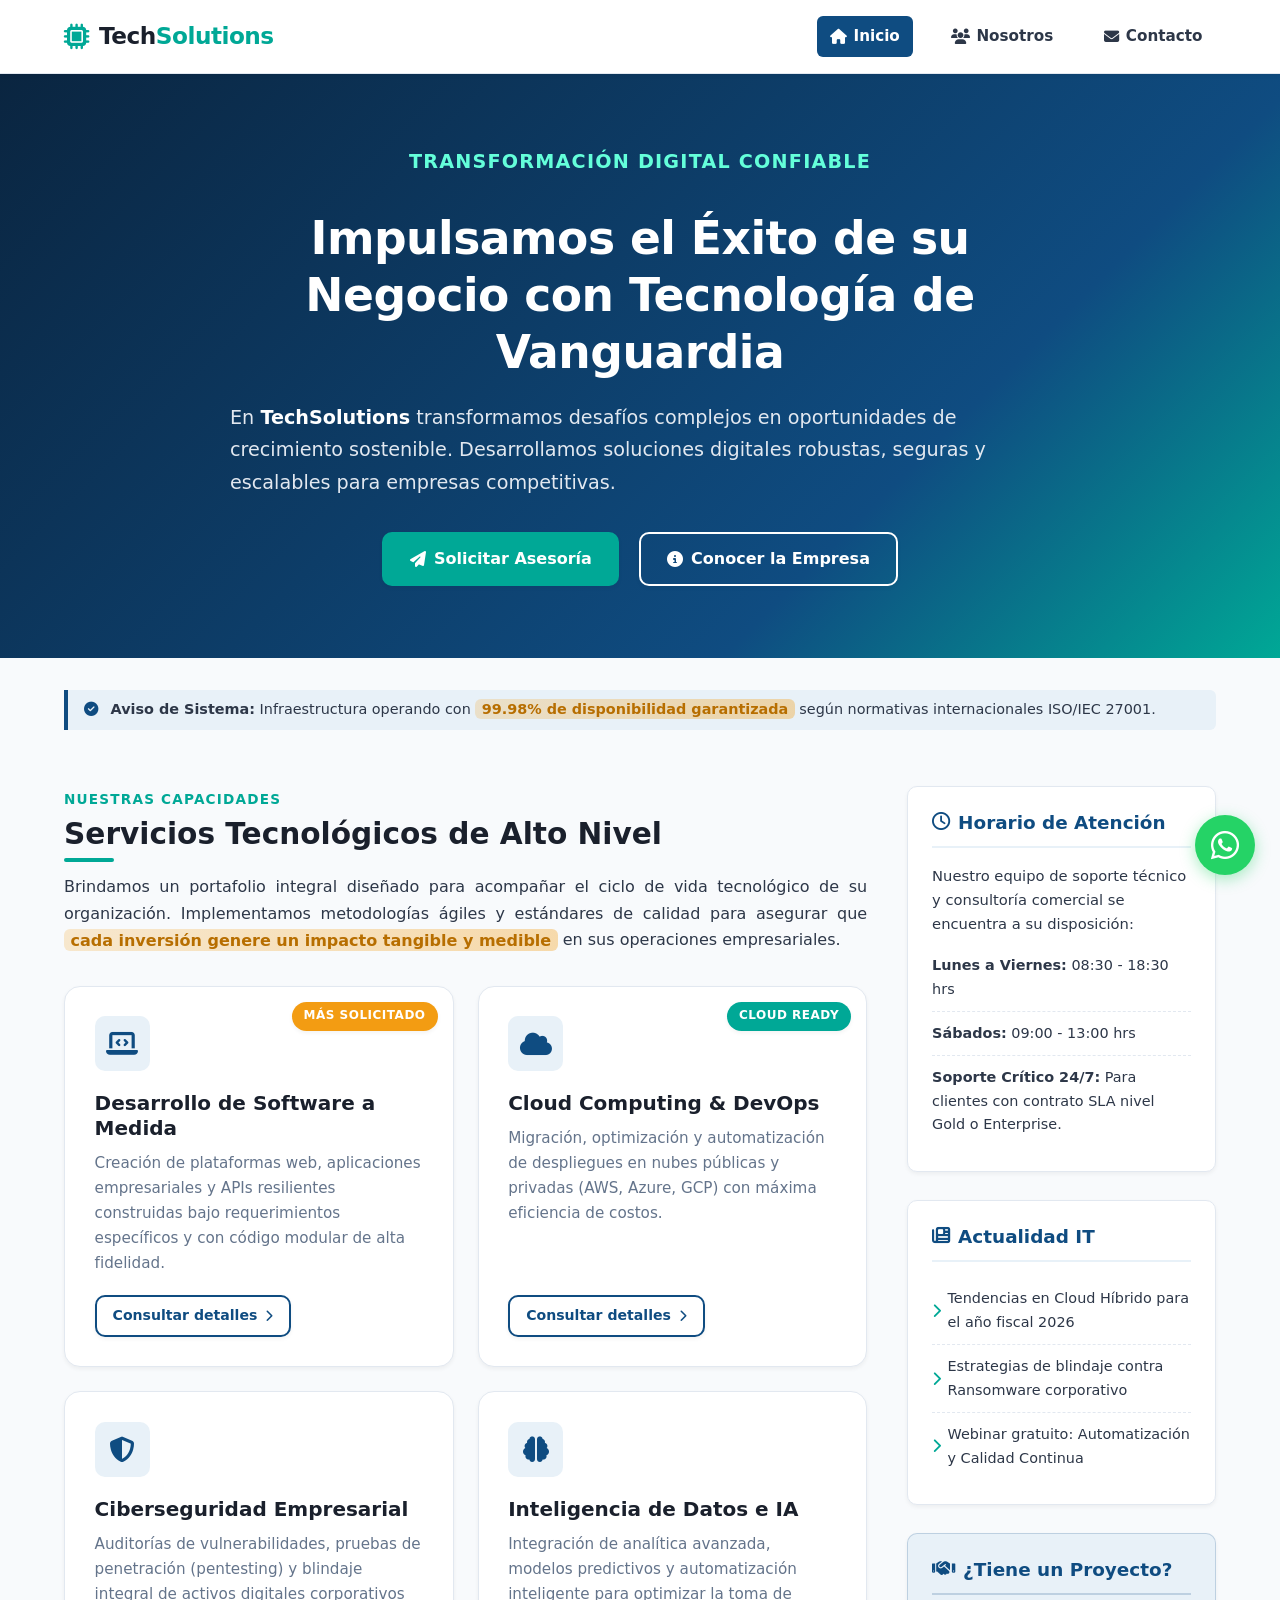
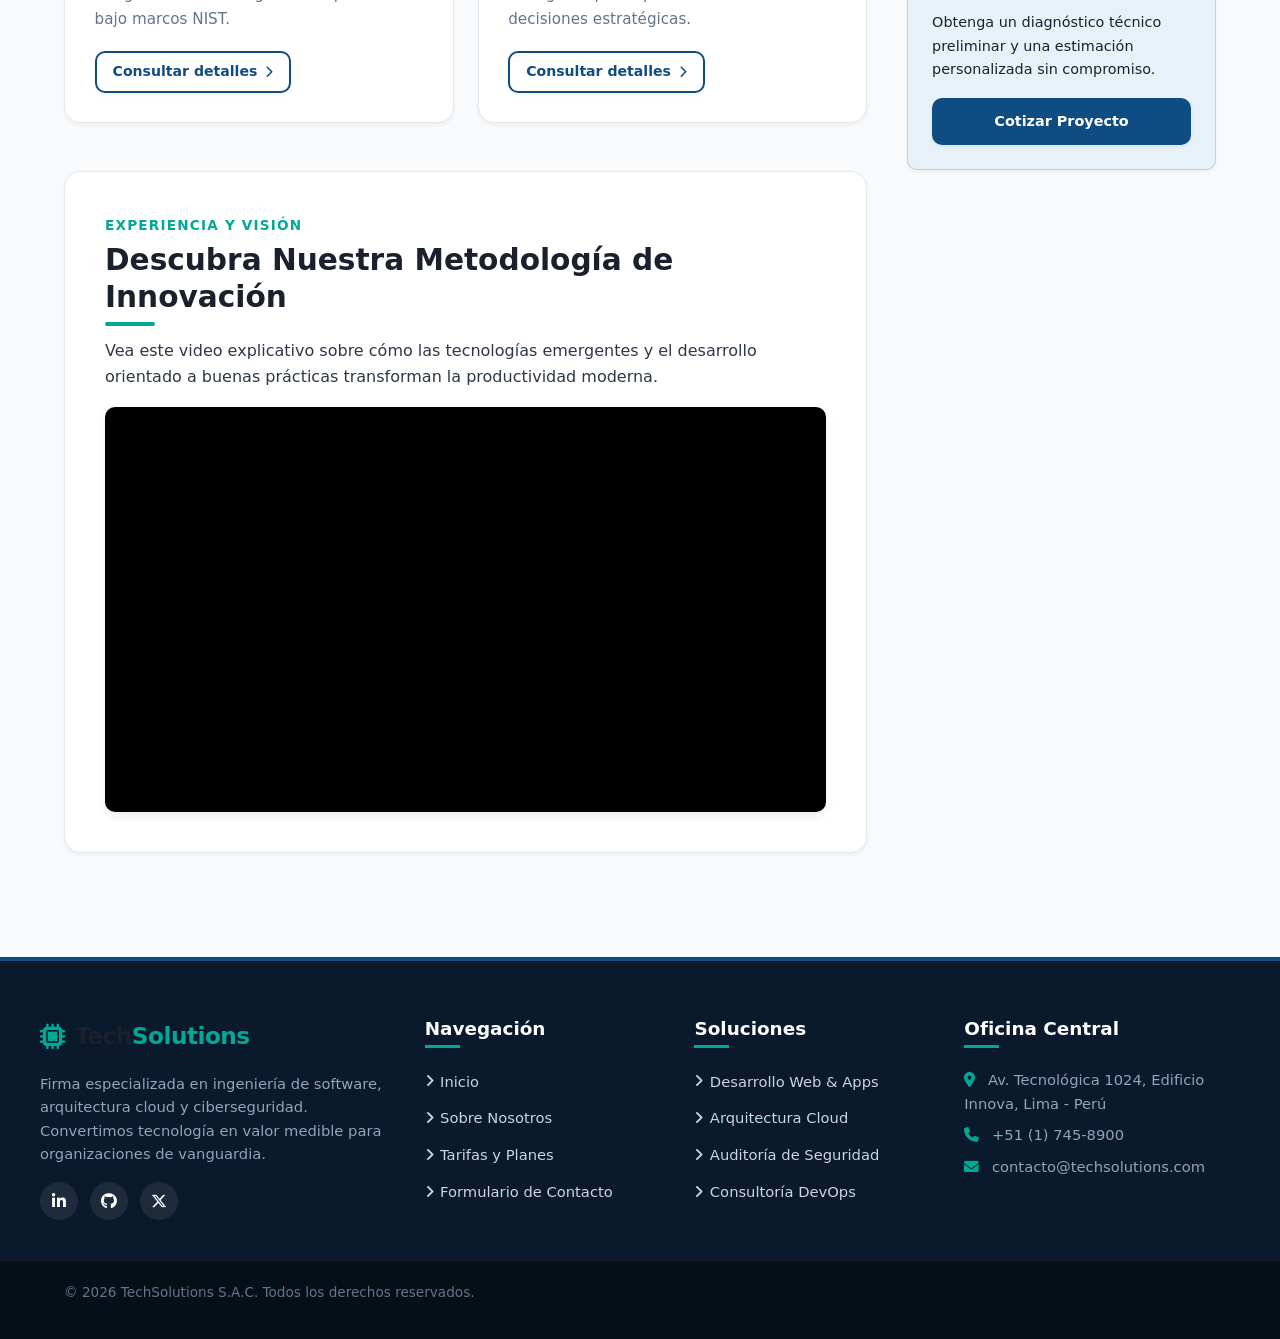
==== commit 3c18935d: "Remove W3C caption from footer in all pages" ====
--- a/proyecto-web/index.html
+++ b/proyecto-web/index.html
@@ -334,7 +334,6 @@
     <div class="footer-bottom">
       <div class="container footer-bottom-content">
         <p>&copy; 2026 TechSolutions S.A.C. Todos los derechos reservados.</p>
-        <p>Desarrollado bajo estándares W3C Semánticos y Diseño Adaptable (HTML5 &amp; CSS3).</p>
       </div>
     </div>
   </footer>
